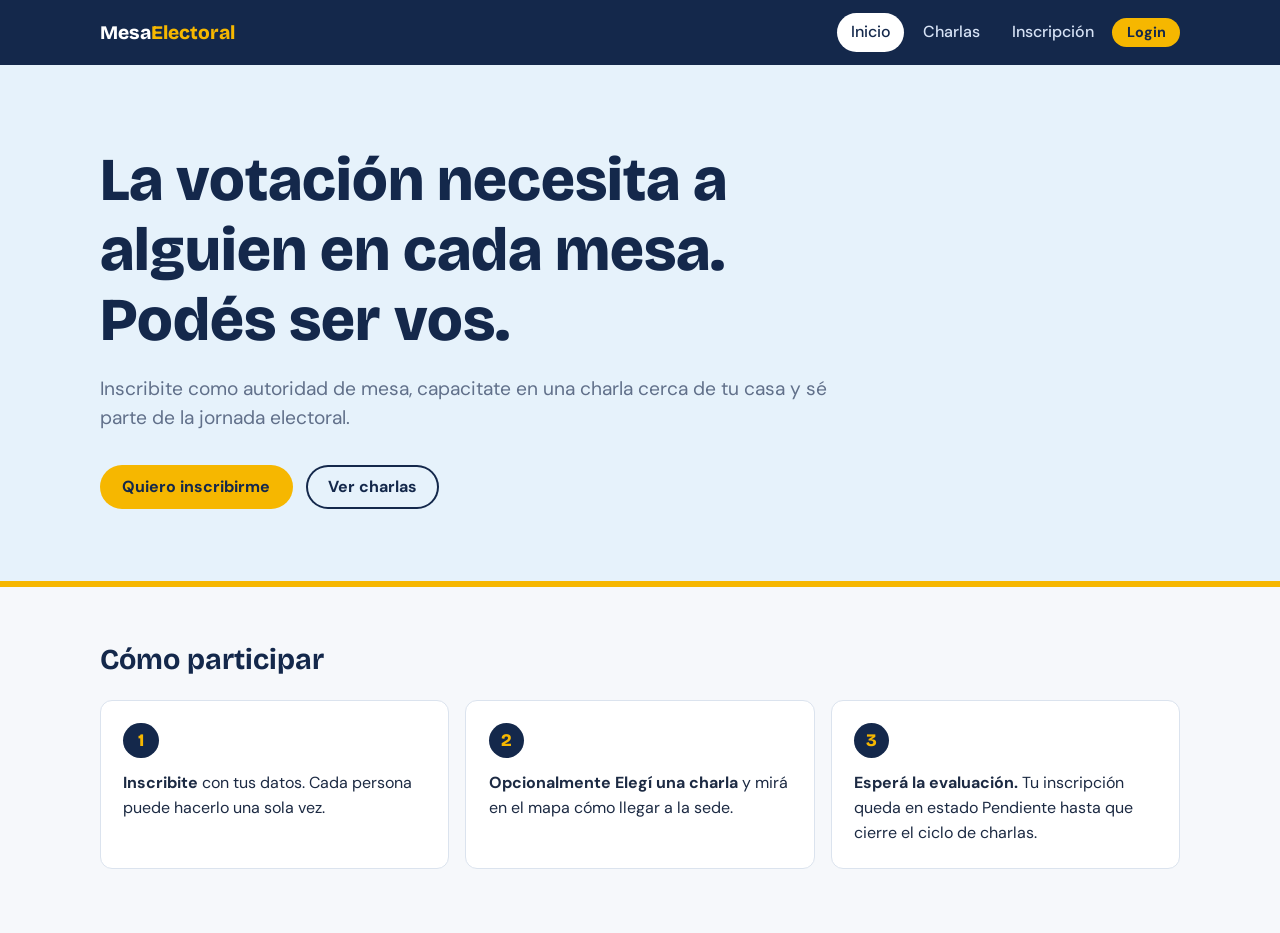
==== index.html @ 783a89df "Creación de proyecto" ====
<!DOCTYPE html>
<html lang="es">
<head>
  <meta charset="UTF-8">
  <meta name="viewport" content="width=device-width, initial-scale=1">
  <title>Autoridades de mesa</title>
  <link rel="preconnect" href="https://fonts.googleapis.com"><link href="https://fonts.googleapis.com/css2?family=Bricolage+Grotesque:wght@600;800&family=DM+Sans:wght@400;500;700&display=swap" rel="stylesheet">
  <link rel="stylesheet" href="css/base.css">
  <link rel="stylesheet" href="css/index.css">
</head>
<body>
  <header id="navbar"></header>
  <main>
    <section class="hero">
      <div class="contenedor hero__interior">
        <h1>La votación necesita a alguien en cada mesa. Podés ser vos.</h1>
        <p>Inscribite como autoridad de mesa, capacitate en una charla cerca de tu casa y sé parte de la jornada electoral.</p>
        <div class="hero__acciones">
          <a class="boton" href="inscripcion.html">Quiero inscribirme</a>
          <a class="boton boton--secundario" href="charlas.html">Ver charlas</a>
        </div>
      </div>
    </section>
    <section class="contenedor pasos">
      <h2>Cómo participar</h2>
      <ol>
        <li><strong>Inscribite</strong> con tus datos. Cada persona puede hacerlo una sola vez.</li>
        <li><strong>Opcionalmente Elegí una charla </strong> y mirá en el mapa cómo llegar a la sede.</li>
        <li><strong>Esperá la evaluación.</strong> Tu inscripción queda en estado Pendiente hasta que cierre el ciclo de charlas.</li>
      </ol>
    </section>
  </main>
  <script src="src/datos/repositorioAdministradores.js"></script>
  <script src="src/datos/repositorioSesion.js"></script>
  <script src="src/logica/validaciones.js"></script>
  <script src="src/logica/servicioAutenticacion.js"></script>
  <script src="src/presentacion/componenteNavbar.js"></script>
  <script>componenteNavbar.mostrar("inicio");</script>
</body>
</html>
---- css/base.css ----
:root {
  --celeste: #5aa9e6; --celeste-claro: #e6f2fb; --marino: #14284b; --sol: #f6b700;
  --papel: #f6f8fb; --blanco: #fff; --texto: #1c2a43; --suave: #61708a; --borde: #dbe3ee;
  --error: #c62828; --ok: #1b7a46; --radio: 12px;
  --fuente-titulo: "Bricolage Grotesque", system-ui, sans-serif;
  --fuente: "DM Sans", system-ui, sans-serif;
}
* { box-sizing: border-box; }
body { margin: 0; font-family: var(--fuente); color: var(--texto); background: var(--papel); line-height: 1.55; }
h1, h2, h3 { font-family: var(--fuente-titulo); line-height: 1.15; margin: 0; color: var(--marino); }
a { color: inherit; }
:focus-visible { outline: 3px solid var(--sol); outline-offset: 2px; }
.contenedor { width: min(1080px, 100% - 2rem); margin-inline: auto; }

/* Navbar */
.navbar { position: sticky; top: 0; z-index: 10; background: var(--marino); color: #fff; }
.navbar__interior { display: flex; align-items: center; gap: 1.5rem; padding: .8rem 0; flex-wrap: wrap; }
.navbar__marca { font-family: var(--fuente-titulo); font-weight: 800; font-size: 1.2rem; text-decoration: none; margin-right: auto; }
.navbar__marca span { color: var(--sol); }
.navbar__enlaces { display: flex; gap: .3rem; flex-wrap: wrap; align-items: center; }
.navbar__enlace { text-decoration: none; padding: .45rem .85rem; border-radius: 999px; color: #d6e2f5; font-weight: 500; }
.navbar__enlace:hover { background: rgba(255,255,255,.1); color: #fff; }
.navbar__enlace[aria-current="page"] { background: #fff; color: var(--marino); }

/* Botones */
.boton { display: inline-block; border: 0; cursor: pointer; font: 700 1rem var(--fuente); text-decoration: none; padding: .7rem 1.4rem; border-radius: 999px; background: var(--sol); color: var(--marino); transition: transform .15s; }
.boton:hover { transform: translateY(-2px); }
.boton--secundario { background: transparent; color: inherit; box-shadow: inset 0 0 0 2px currentColor; }
.boton--peligro { background: var(--error); color: #fff; }
.boton--chico { padding: .35rem .9rem; font-size: .9rem; }

/* Formularios */
.formulario { background: var(--blanco); border: 1px solid var(--borde); border-radius: var(--radio); padding: 1.6rem; }
.campo { display: flex; flex-direction: column; gap: .3rem; font-size: .92rem; font-weight: 500; }
.campo input { font: 400 1rem var(--fuente); padding: .65rem .8rem; border: 1px solid var(--borde); border-radius: 8px; background: var(--papel); }
.campo input:focus { outline: 3px solid var(--celeste); border-color: transparent; background: #fff; }
.grilla-campos { display: grid; grid-template-columns: repeat(auto-fit, minmax(230px, 1fr)); gap: 1rem; }
.opcion { display: flex; align-items: center; gap: .6rem; margin-top: .6rem; }
.opcion input { width: 1.1rem; height: 1.1rem; accent-color: var(--marino); }

/* Mensajes */
.mensaje:empty { display: none; }
.mensaje { margin-top: 1rem; padding: .8rem 1rem; border-radius: 8px; font-weight: 500; }
.mensaje--error { background: #fdecea; color: var(--error); }
.mensaje--ok { background: #e5f5ec; color: var(--ok); }
.mensaje ul { margin: 0; padding-left: 1.2rem; }

@media (prefers-reduced-motion: reduce) { * { transition: none !important; } }
---- css/index.css ----
.hero { background: var(--celeste-claro); border-bottom: 6px solid var(--sol); padding: 5rem 0 4.5rem; }
.hero__interior { max-width: 760px; margin-left: max(1rem, calc((100% - 1080px) / 2)); }
.hero h1 { font-size: clamp(2.2rem, 6vw, 3.8rem); font-weight: 800; }
.hero p { font-size: 1.2rem; color: var(--suave); margin: 1.2rem 0 2rem; max-width: 56ch; }
.hero__acciones { display: flex; gap: .8rem; flex-wrap: wrap; }
.hero .boton--secundario { color: var(--marino); }
.pasos { padding: 3.5rem 0 4rem; }
.pasos h2 { margin-bottom: 1.5rem; font-size: 1.8rem; }
.pasos ol { counter-reset: paso; list-style: none; padding: 0; margin: 0; display: grid; gap: 1rem; grid-template-columns: repeat(auto-fit, minmax(260px, 1fr)); }
.pasos li { counter-increment: paso; background: #fff; border: 1px solid var(--borde); border-radius: var(--radio); padding: 1.4rem; }
.pasos li::before { content: counter(paso); display: grid; place-items: center; width: 2.2rem; height: 2.2rem; border-radius: 50%; background: var(--marino); color: var(--sol); font: 800 1.1rem var(--fuente-titulo); margin-bottom: .8rem; }
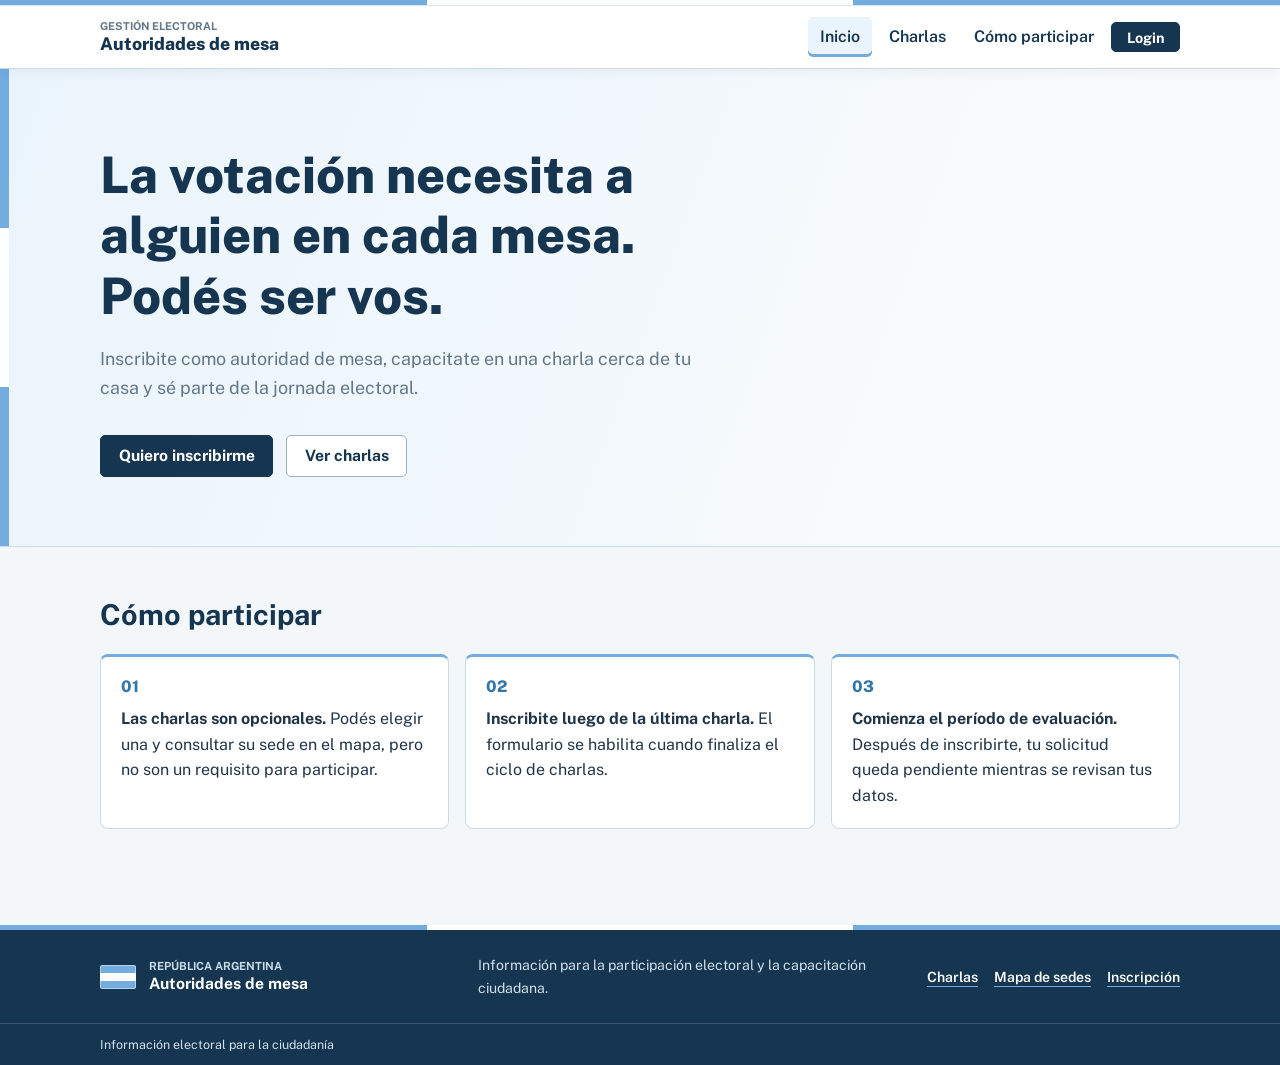
==== commit c255de1b: "Add electoral authority registration app" ====
--- a/index.html
+++ b/index.html
@@ -4,37 +4,60 @@
   <meta charset="UTF-8">
   <meta name="viewport" content="width=device-width, initial-scale=1">
   <title>Autoridades de mesa</title>
-  <link rel="preconnect" href="https://fonts.googleapis.com"><link href="https://fonts.googleapis.com/css2?family=Bricolage+Grotesque:wght@600;800&family=DM+Sans:wght@400;500;700&display=swap" rel="stylesheet">
+  <link rel="preconnect" href="https://fonts.googleapis.com"><link href="https://fonts.googleapis.com/css2?family=Public+Sans:wght@400;500;600;700;800&display=swap" rel="stylesheet">
   <link rel="stylesheet" href="css/base.css">
   <link rel="stylesheet" href="css/index.css">
 </head>
 <body>
   <header id="navbar"></header>
   <main>
+    <div class="contenedor" id="mensaje-inicio" role="status"></div>
     <section class="hero">
       <div class="contenedor hero__interior">
         <h1>La votación necesita a alguien en cada mesa. Podés ser vos.</h1>
         <p>Inscribite como autoridad de mesa, capacitate en una charla cerca de tu casa y sé parte de la jornada electoral.</p>
         <div class="hero__acciones">
-          <a class="boton" href="inscripcion.html">Quiero inscribirme</a>
-          <a class="boton boton--secundario" href="charlas.html">Ver charlas</a>
+          <a class="boton" id="boton-inscripcion" href="inscripcion.html">Quiero inscribirme</a>
+          <a class="boton boton--secundario" id="boton-charlas" href="charlas.html">Ver charlas</a>
         </div>
+        <p class="mensaje mensaje--info aviso-inscripcion" id="aviso-inscripcion" role="status" hidden>Las inscripciones no se encuentran abiertas. Se abrirán luego de la última charla programada.</p>
       </div>
     </section>
-    <section class="contenedor pasos">
+    <section class="contenedor pasos" id="como-participar">
       <h2>Cómo participar</h2>
       <ol>
-        <li><strong>Inscribite</strong> con tus datos. Cada persona puede hacerlo una sola vez.</li>
-        <li><strong>Opcionalmente Elegí una charla </strong> y mirá en el mapa cómo llegar a la sede.</li>
-        <li><strong>Esperá la evaluación.</strong> Tu inscripción queda en estado Pendiente hasta que cierre el ciclo de charlas.</li>
+        <li><strong>Las charlas son opcionales.</strong> Podés elegir una y consultar su sede en el mapa, pero no son un requisito para participar.</li>
+        <li><strong>Inscribite luego de la última charla.</strong> El formulario se habilita cuando finaliza el ciclo de charlas.</li>
+        <li><strong>Comienza el período de evaluación.</strong> Después de inscribirte, tu solicitud queda pendiente mientras se revisan tus datos.</li>
       </ol>
     </section>
   </main>
+  <footer id="footer"></footer>
   <script src="src/datos/repositorioAdministradores.js"></script>
   <script src="src/datos/repositorioSesion.js"></script>
   <script src="src/logica/validaciones.js"></script>
   <script src="src/logica/servicioAutenticacion.js"></script>
+  <script src="src/presentacion/mensajes.js"></script>
+  <script src="src/modelo/Sede.js"></script>
+  <script src="src/modelo/Charla.js"></script>
+  <script src="datos/charlasIniciales.js"></script>
+  <script src="src/datos/repositorioCharlas.js"></script>
+  <script src="src/logica/servicioCharlas.js"></script>
   <script src="src/presentacion/componenteNavbar.js"></script>
-  <script>componenteNavbar.mostrar("inicio");</script>
+  <script src="src/presentacion/componenteFooter.js"></script>
+  <script>
+    componenteNavbar.mostrar(window.location.hash === "#como-participar" ? "proceso" : "inicio");
+    componenteFooter.mostrar();
+    const avisoSesion = sessionStorage.getItem("avisoInicio");
+    if (avisoSesion) {
+      mensajes.mostrarExito(document.getElementById("mensaje-inicio"), avisoSesion);
+      sessionStorage.removeItem("avisoInicio");
+    }
+    document.getElementById("boton-charlas").hidden = servicioCharlas.consultarCharlas().length === 0;
+    if (!servicioCharlas.estaDisponibleInscripcion()) {
+      document.getElementById("boton-inscripcion").hidden = true;
+      document.getElementById("aviso-inscripcion").hidden = false;
+    }
+  </script>
 </body>
 </html>
--- a/css/base.css
+++ b/css/base.css
@@ -1,48 +1,87 @@
 :root {
-  --celeste: #5aa9e6; --celeste-claro: #e6f2fb; --marino: #14284b; --sol: #f6b700;
-  --papel: #f6f8fb; --blanco: #fff; --texto: #1c2a43; --suave: #61708a; --borde: #dbe3ee;
-  --error: #c62828; --ok: #1b7a46; --radio: 12px;
-  --fuente-titulo: "Bricolage Grotesque", system-ui, sans-serif;
-  --fuente: "DM Sans", system-ui, sans-serif;
+  --celeste: #74acdf; --celeste-claro: #eaf4fc; --marino: #153550; --sol: #f2b705;
+  --papel: #f3f7fa; --blanco: #fff; --texto: #213547; --suave: #617789; --borde: #cddbe6;
+  --error: #a52a32; --ok: #176b48; --radio: 8px;
+  --fuente-titulo: "Public Sans", "Segoe UI", sans-serif;
+  --fuente: "Public Sans", "Segoe UI", sans-serif;
 }
 * { box-sizing: border-box; }
-body { margin: 0; font-family: var(--fuente); color: var(--texto); background: var(--papel); line-height: 1.55; }
-h1, h2, h3 { font-family: var(--fuente-titulo); line-height: 1.15; margin: 0; color: var(--marino); }
+[hidden] { display: none !important; }
+body { min-height: 100vh; margin: 0; display: flex; flex-direction: column; font-family: var(--fuente); color: var(--texto); background: var(--papel); line-height: 1.6; }
+body > main { flex: 1 0 auto; }
+h1, h2, h3 { font-family: var(--fuente-titulo); line-height: 1.2; margin: 0; color: var(--marino); }
 a { color: inherit; }
-:focus-visible { outline: 3px solid var(--sol); outline-offset: 2px; }
+:focus-visible { outline: 3px solid #c58e00; outline-offset: 3px; }
 .contenedor { width: min(1080px, 100% - 2rem); margin-inline: auto; }
 
 /* Navbar */
-.navbar { position: sticky; top: 0; z-index: 10; background: var(--marino); color: #fff; }
-.navbar__interior { display: flex; align-items: center; gap: 1.5rem; padding: .8rem 0; flex-wrap: wrap; }
-.navbar__marca { font-family: var(--fuente-titulo); font-weight: 800; font-size: 1.2rem; text-decoration: none; margin-right: auto; }
-.navbar__marca span { color: var(--sol); }
+.navbar { position: sticky; top: 0; z-index: 10; background: #fff; color: var(--marino); border-bottom: 1px solid var(--borde); box-shadow: 0 3px 12px rgba(21, 53, 80, .06); }
+.navbar::before { content: ""; display: block; height: 5px; background: linear-gradient(90deg, var(--celeste) 0 33.33%, #fff 33.33% 66.66%, var(--celeste) 66.66%); border-bottom: 1px solid #d8e6f1; }
+.navbar__interior { display: flex; align-items: center; gap: 1.5rem; padding: .7rem 0; flex-wrap: wrap; }
+.navbar__marca { display: flex; flex-direction: column; gap: .05rem; text-decoration: none; margin-right: auto; line-height: 1.15; }
+.navbar__marca-etiqueta { color: var(--suave); font-size: .68rem; font-weight: 700; text-transform: uppercase; }
+.navbar__marca strong { font-family: var(--fuente-titulo); font-size: 1.1rem; font-weight: 800; }
 .navbar__enlaces { display: flex; gap: .3rem; flex-wrap: wrap; align-items: center; }
-.navbar__enlace { text-decoration: none; padding: .45rem .85rem; border-radius: 999px; color: #d6e2f5; font-weight: 500; }
-.navbar__enlace:hover { background: rgba(255,255,255,.1); color: #fff; }
-.navbar__enlace[aria-current="page"] { background: #fff; color: var(--marino); }
+.navbar__enlace { text-decoration: none; padding: .45rem .75rem; border-radius: 5px; color: var(--marino); font-weight: 600; }
+.navbar__enlace:hover { background: var(--celeste-claro); }
+.navbar__enlace[aria-current="page"] { background: var(--celeste-claro); box-shadow: inset 0 -3px var(--celeste); }
 
 /* Botones */
-.boton { display: inline-block; border: 0; cursor: pointer; font: 700 1rem var(--fuente); text-decoration: none; padding: .7rem 1.4rem; border-radius: 999px; background: var(--sol); color: var(--marino); transition: transform .15s; }
-.boton:hover { transform: translateY(-2px); }
-.boton--secundario { background: transparent; color: inherit; box-shadow: inset 0 0 0 2px currentColor; }
+.boton { display: inline-block; border: 1px solid var(--marino); cursor: pointer; font: 700 .98rem var(--fuente); text-decoration: none; padding: .68rem 1.1rem; border-radius: 5px; background: var(--marino); color: #fff; transition: background-color .15s, box-shadow .15s; }
+.boton:hover { background: #214d70; box-shadow: 0 3px 10px rgba(21, 53, 80, .14); }
+.boton--secundario { background: #fff; color: var(--marino); border-color: #9fb2c2; box-shadow: none; }
+.boton--secundario:hover { background: var(--celeste-claro); }
 .boton--peligro { background: var(--error); color: #fff; }
+.boton--peligro:hover { background: #81232a; }
 .boton--chico { padding: .35rem .9rem; font-size: .9rem; }
+.boton:disabled { opacity: .5; cursor: not-allowed; box-shadow: none; }
 
 /* Formularios */
-.formulario { background: var(--blanco); border: 1px solid var(--borde); border-radius: var(--radio); padding: 1.6rem; }
+.formulario { background: var(--blanco); border: 1px solid var(--borde); border-top: 4px solid var(--celeste); border-radius: var(--radio); padding: 1.6rem; box-shadow: 0 8px 24px rgba(21, 53, 80, .045); }
 .campo { display: flex; flex-direction: column; gap: .3rem; font-size: .92rem; font-weight: 500; }
-.campo input { font: 400 1rem var(--fuente); padding: .65rem .8rem; border: 1px solid var(--borde); border-radius: 8px; background: var(--papel); }
-.campo input:focus { outline: 3px solid var(--celeste); border-color: transparent; background: #fff; }
+.campo input { font: 400 1rem var(--fuente); padding: .65rem .8rem; border: 1px solid #aebdca; border-radius: 5px; background: #fff; color: var(--texto); }
+.campo input:focus, .campo textarea:focus { outline: 3px solid rgba(116, 172, 223, .45); border-color: #3476a9; background: #fff; }
 .grilla-campos { display: grid; grid-template-columns: repeat(auto-fit, minmax(230px, 1fr)); gap: 1rem; }
 .opcion { display: flex; align-items: center; gap: .6rem; margin-top: .6rem; }
 .opcion input { width: 1.1rem; height: 1.1rem; accent-color: var(--marino); }
 
 /* Mensajes */
 .mensaje:empty { display: none; }
-.mensaje { margin-top: 1rem; padding: .8rem 1rem; border-radius: 8px; font-weight: 500; }
-.mensaje--error { background: #fdecea; color: var(--error); }
-.mensaje--ok { background: #e5f5ec; color: var(--ok); }
+.mensaje { margin-top: 1rem; padding: .9rem 1rem; border: 1px solid var(--borde); border-left: 4px solid var(--celeste); border-radius: 5px; background: #fff; color: var(--texto); font-weight: 500; box-shadow: 0 3px 12px rgba(21, 53, 80, .045); }
+.mensaje--info { border-left-color: var(--celeste); background: #f5faff; }
+.mensaje--error { border-left-color: var(--error); background: #fff7f6; color: #78252b; }
+.mensaje--ok { border-left-color: var(--ok); background: #f3faf6; color: #14563b; }
 .mensaje ul { margin: 0; padding-left: 1.2rem; }
 
+/* Confirmaciones */
+.dialogo-confirmacion { width: min(460px, calc(100vw - 2rem)); padding: 1.5rem; border: 1px solid var(--borde); border-top: 5px solid var(--celeste); border-radius: 8px; color: var(--texto); box-shadow: 0 24px 70px rgba(15, 38, 58, .24); }
+.dialogo-confirmacion::backdrop { background: rgba(13, 34, 52, .58); backdrop-filter: blur(2px); }
+.dialogo-confirmacion h2 { font-size: 1.35rem; }
+.dialogo-confirmacion p { margin: .8rem 0 1.4rem; color: var(--suave); }
+.dialogo-confirmacion__acciones { display: flex; justify-content: flex-end; flex-wrap: wrap; gap: .65rem; }
+.aviso-inscripcion { max-width: 540px; }
+
+/* Pie institucional */
+.footer { flex-shrink: 0; margin-top: 2rem; background: var(--marino); color: #fff; }
+.footer::before { content: ""; display: block; height: 5px; background: linear-gradient(90deg, var(--celeste) 0 33.33%, #fff 33.33% 66.66%, var(--celeste) 66.66%); }
+.footer__interior { display: grid; grid-template-columns: minmax(220px, 1fr) minmax(220px, 1.2fr) auto; align-items: center; gap: 1.5rem; padding-block: 1.5rem; }
+.footer__identidad { display: flex; align-items: center; gap: .8rem; }
+.footer__bandera { width: 36px; height: 24px; flex: 0 0 auto; border: 1px solid rgba(255, 255, 255, .45); border-radius: 2px; background: linear-gradient(to bottom, var(--celeste) 0 33.33%, #fff 33.33% 66.66%, var(--celeste) 66.66%); }
+.footer__identidad div { display: grid; line-height: 1.3; }
+.footer__etiqueta { color: #c8d9e7; font-size: .7rem; font-weight: 700; text-transform: uppercase; }
+.footer__identidad strong { font-size: .98rem; }
+.footer__descripcion { margin: 0; color: #d3dfeb; font-size: .88rem; }
+.footer__enlaces { display: flex; flex-wrap: wrap; gap: .45rem 1rem; }
+.footer__enlaces a { color: #fff; font-size: .88rem; font-weight: 600; text-decoration-color: var(--celeste); text-underline-offset: 4px; }
+.footer__enlaces a:hover { color: #dceefb; }
+.footer__base { border-top: 1px solid rgba(255, 255, 255, .18); color: #d3dfeb; font-size: .78rem; padding-block: .65rem; }
+
 @media (prefers-reduced-motion: reduce) { * { transition: none !important; } }
+@media (max-width: 650px) {
+  .navbar__interior { gap: .7rem; }
+  .navbar__marca { width: 100%; }
+  .navbar__enlaces { width: 100%; gap: .1rem; }
+  .navbar__enlace { padding-inline: .55rem; }
+  .footer__interior { grid-template-columns: 1fr; gap: .9rem; padding-block: 1.25rem; }
+  .footer__enlaces { gap: .5rem 1.2rem; }
+}
--- a/css/index.css
+++ b/css/index.css
@@ -1,11 +1,14 @@
-.hero { background: var(--celeste-claro); border-bottom: 6px solid var(--sol); padding: 5rem 0 4.5rem; }
+.hero { position: relative; isolation: isolate; background: linear-gradient(110deg, #eaf4fc 0%, #f8fbfd 78%); border-bottom: 1px solid #c9dce9; padding: 4.7rem 0 4.3rem; }
+.hero::before { content: ""; position: absolute; z-index: -1; inset: 0 auto 0 0; width: 9px; background: linear-gradient(to bottom, var(--celeste) 0 33.33%, #fff 33.33% 66.66%, var(--celeste) 66.66%); }
 .hero__interior { max-width: 760px; margin-left: max(1rem, calc((100% - 1080px) / 2)); }
-.hero h1 { font-size: clamp(2.2rem, 6vw, 3.8rem); font-weight: 800; }
-.hero p { font-size: 1.2rem; color: var(--suave); margin: 1.2rem 0 2rem; max-width: 56ch; }
+.hero h1 { max-width: 19ch; font-size: 3.15rem; font-weight: 800; }
+.hero p { font-size: 1.12rem; color: var(--suave); margin: 1.2rem 0 2rem; max-width: 56ch; }
 .hero__acciones { display: flex; gap: .8rem; flex-wrap: wrap; }
 .hero .boton--secundario { color: var(--marino); }
-.pasos { padding: 3.5rem 0 4rem; }
-.pasos h2 { margin-bottom: 1.5rem; font-size: 1.8rem; }
+.pasos { padding: 3.2rem 0 4rem; }
+.pasos { scroll-margin-top: 100px; }
+.pasos h2 { margin-bottom: 1.3rem; font-size: 1.8rem; }
 .pasos ol { counter-reset: paso; list-style: none; padding: 0; margin: 0; display: grid; gap: 1rem; grid-template-columns: repeat(auto-fit, minmax(260px, 1fr)); }
-.pasos li { counter-increment: paso; background: #fff; border: 1px solid var(--borde); border-radius: var(--radio); padding: 1.4rem; }
-.pasos li::before { content: counter(paso); display: grid; place-items: center; width: 2.2rem; height: 2.2rem; border-radius: 50%; background: var(--marino); color: var(--sol); font: 800 1.1rem var(--fuente-titulo); margin-bottom: .8rem; }
+.pasos li { counter-increment: paso; background: #fff; border: 1px solid var(--borde); border-top: 3px solid var(--celeste); border-radius: var(--radio); padding: 1.25rem; }
+.pasos li::before { content: counter(paso, decimal-leading-zero); display: block; color: #3377a7; font: 800 1rem var(--fuente-titulo); margin-bottom: .65rem; }
+@media (max-width: 650px) { .hero { padding: 3.2rem 0; } .hero h1 { font-size: 2.25rem; } }
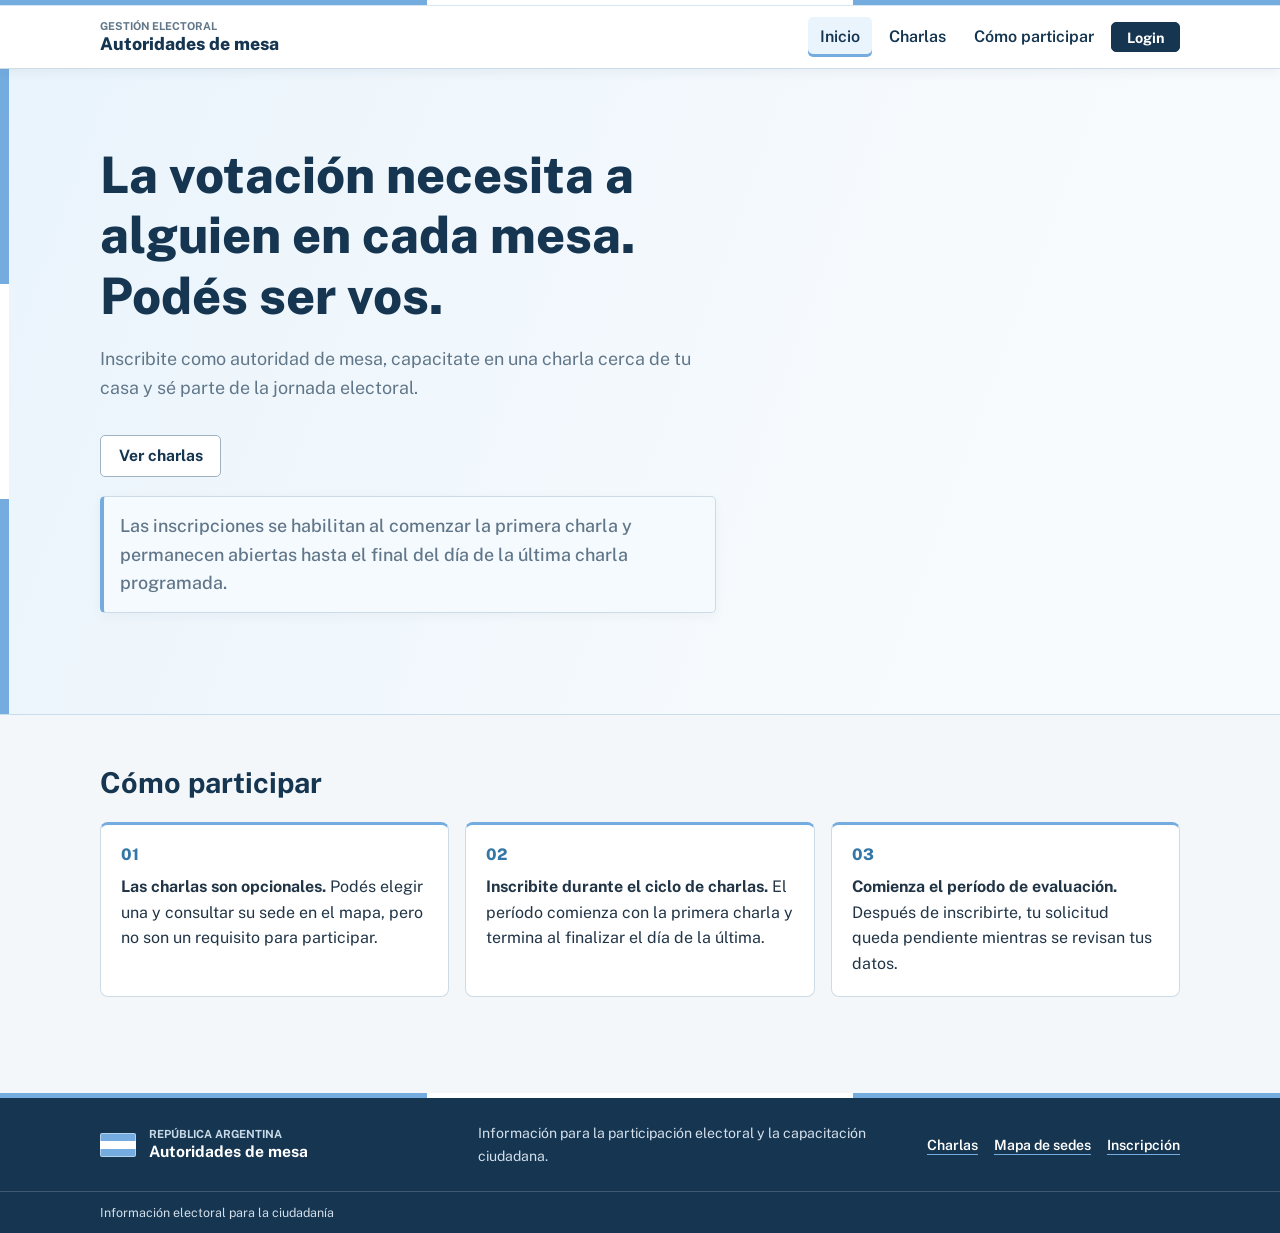
==== commit b2a3ac85: "corrección de apertura de inscripciones" ====
--- a/index.html
+++ b/index.html
@@ -20,14 +20,14 @@
           <a class="boton" id="boton-inscripcion" href="inscripcion.html">Quiero inscribirme</a>
           <a class="boton boton--secundario" id="boton-charlas" href="charlas.html">Ver charlas</a>
         </div>
-        <p class="mensaje mensaje--info aviso-inscripcion" id="aviso-inscripcion" role="status" hidden>Las inscripciones no se encuentran abiertas. Se abrirán luego de la última charla programada.</p>
+        <p class="mensaje mensaje--info aviso-inscripcion" id="aviso-inscripcion" role="status" hidden>Las inscripciones se habilitan al comenzar la primera charla y permanecen abiertas hasta el final del día de la última charla programada.</p>
       </div>
     </section>
     <section class="contenedor pasos" id="como-participar">
       <h2>Cómo participar</h2>
       <ol>
         <li><strong>Las charlas son opcionales.</strong> Podés elegir una y consultar su sede en el mapa, pero no son un requisito para participar.</li>
-        <li><strong>Inscribite luego de la última charla.</strong> El formulario se habilita cuando finaliza el ciclo de charlas.</li>
+        <li><strong>Inscribite durante el ciclo de charlas.</strong> El período comienza con la primera charla y termina al finalizar el día de la última.</li>
         <li><strong>Comienza el período de evaluación.</strong> Después de inscribirte, tu solicitud queda pendiente mientras se revisan tus datos.</li>
       </ol>
     </section>
